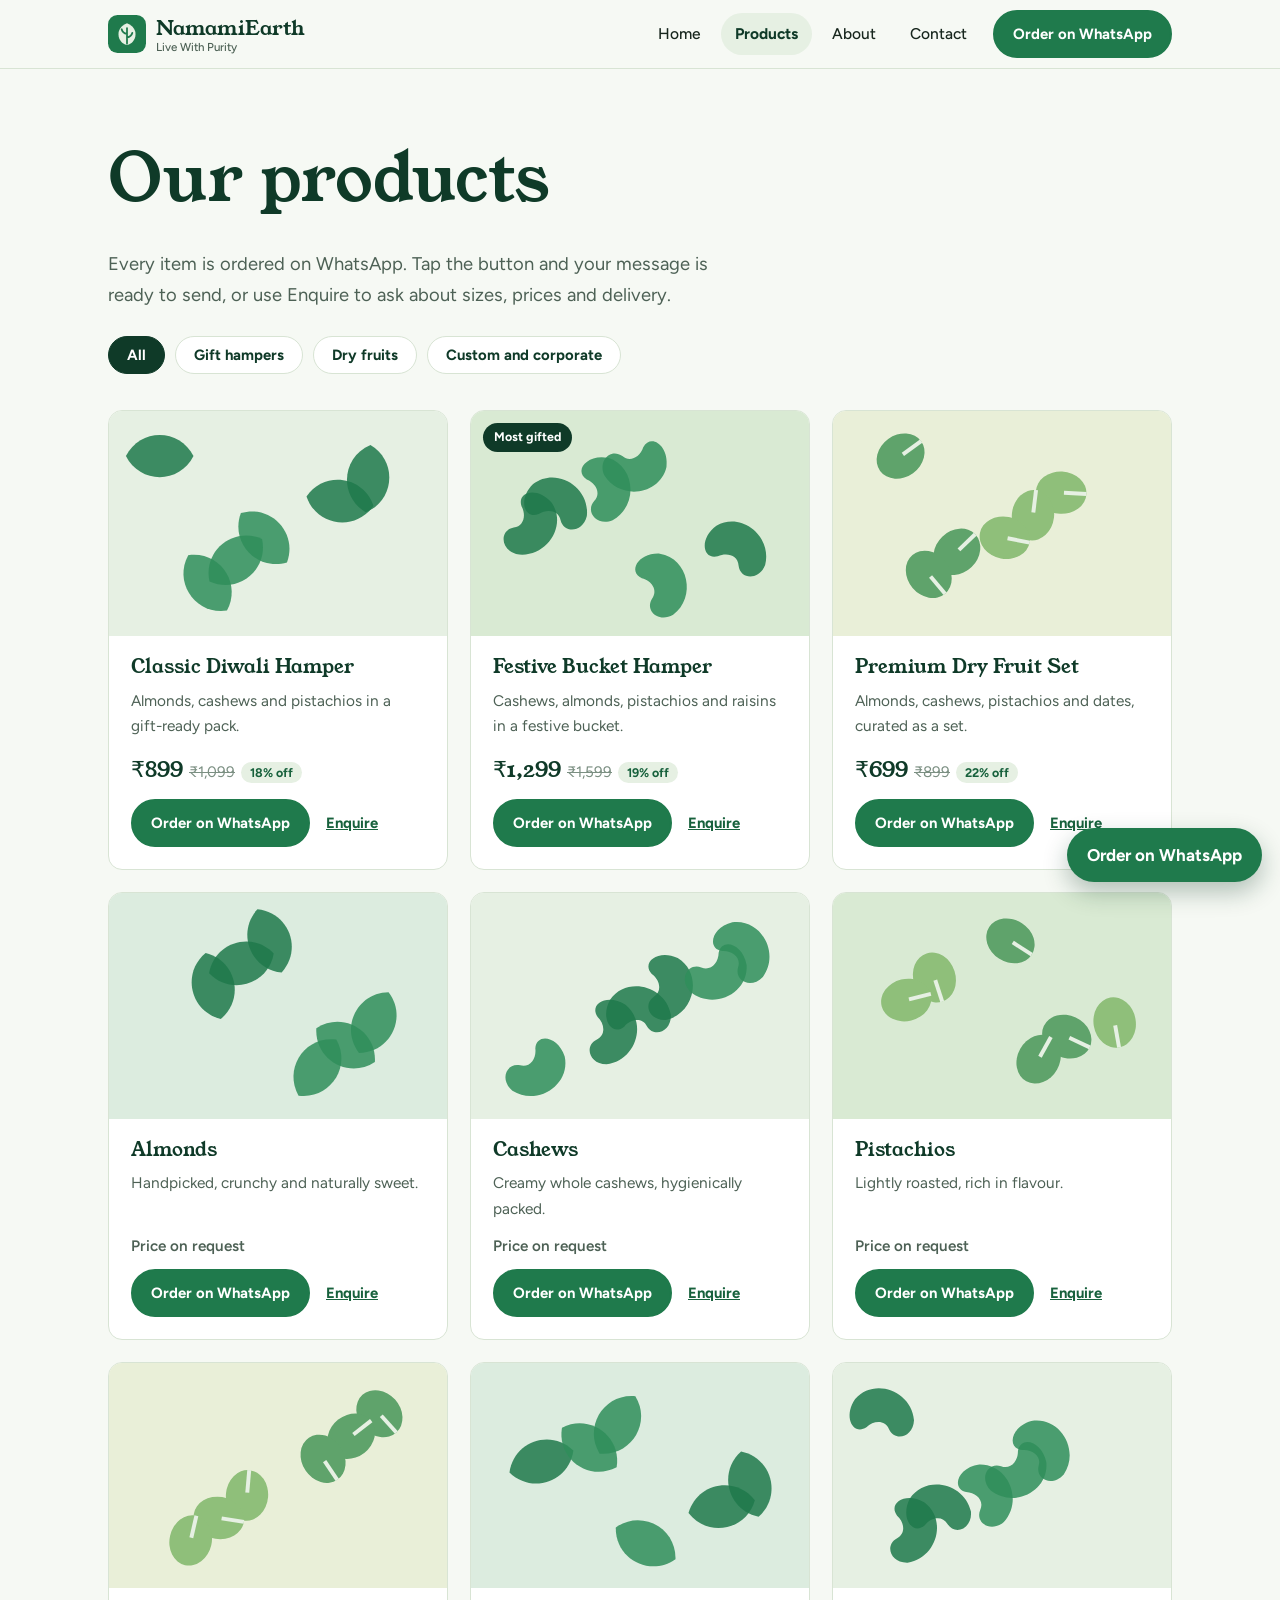
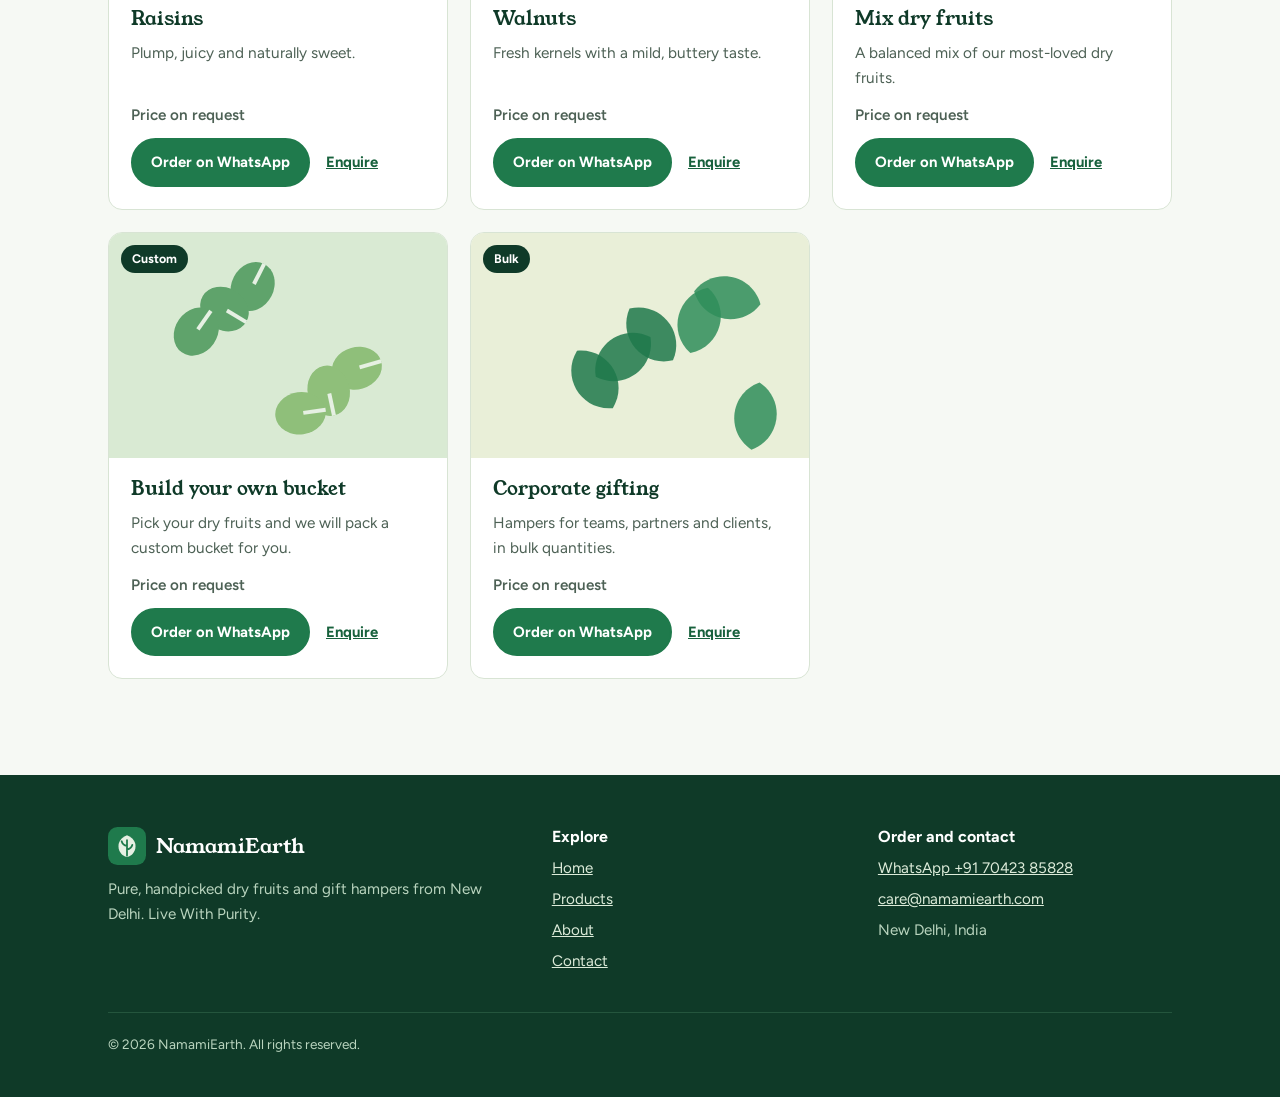
==== products.html @ ba0a6b97 "Add files via upload" ====
<!DOCTYPE html>
<html lang="en">
<head>
<meta charset="utf-8"><meta name="viewport" content="width=device-width, initial-scale=1">
<title>Products | NamamiEarth Dry Fruits and Gift Hampers</title>
<meta name="description" content="Browse NamamiEarth gift hampers, almonds, cashews, pistachios, raisins, walnuts and custom buckets. Order or enquire on WhatsApp.">
<link rel="canonical" href="https://namamiearth.com/products.html">
<link rel="icon" type="image/svg+xml" href="assets/images/favicon.svg">
<meta name="theme-color" content="#0f3a28">
<meta property="og:type" content="website"><meta property="og:site_name" content="NamamiEarth"><meta property="og:title" content="Products | NamamiEarth"><meta property="og:url" content="https://namamiearth.com/products.html">
<link rel="preconnect" href="https://fonts.googleapis.com"><link rel="preconnect" href="https://fonts.gstatic.com" crossorigin><link href="https://fonts.googleapis.com/css2?family=Figtree:wght@400;500;700&family=Young+Serif&display=swap" rel="stylesheet">
<link rel="stylesheet" href="styles.css">
</head>
<body>
<a class="skip" href="#main">Skip to content</a>
<header class="hdr"><div class="wrap"><a class="brand" href="index.html" aria-label="NamamiEarth home"><img src="assets/images/logo.svg" alt="" width="38" height="38"><span>NamamiEarth<small>Live With Purity</small></span></a>
<button class="menu" aria-label="Menu" aria-controls="nav" aria-expanded="false"><span></span></button>
<nav id="nav" aria-label="Main"><a href="index.html">Home</a><a href="products.html" aria-current="page">Products</a><a href="index.html#about">About</a><a href="index.html#contact">Contact</a><a class="btn sm" href="https://wa.me/917042385828?text=Hi%20NamamiEarth%2C%20I%27d%20like%20to%20place%20an%20order." target="_blank" rel="noopener">Order on WhatsApp</a></nav></div></header>
<main id="main">
<div class="phead"><div class="wrap"><h1>Our products</h1><p class="lead">Every item is ordered on WhatsApp. Tap the button and your message is ready to send, or use Enquire to ask about sizes, prices and delivery.</p>
<div class="chips" role="group" aria-label="Filter products"><button class="chip" data-filter="all" aria-pressed="true">All</button><button class="chip" data-filter="hamper" aria-pressed="false">Gift hampers</button><button class="chip" data-filter="fruit" aria-pressed="false">Dry fruits</button><button class="chip" data-filter="custom" aria-pressed="false">Custom and corporate</button></div></div></div>
<section class="pgrid"><div class="wrap"><div class="grid" id="catalogue" aria-live="polite"></div>
<noscript><p>Please enable JavaScript to see the catalogue, or <a href="https://wa.me/917042385828?text=Hi%20NamamiEarth%2C%20please%20share%20your%20product%20list.">message us on WhatsApp</a>.</p></noscript></div></section>
</main>
<footer><div class="wrap"><div><a class="brand" href="index.html"><img src="assets/images/logo.svg" alt="" width="38" height="38"><span>NamamiEarth</span></a><p>Pure, handpicked dry fruits and gift hampers from New Delhi. Live With Purity.</p></div><div><h3>Explore</h3><a href="index.html">Home</a><a href="products.html">Products</a><a href="index.html#about">About</a><a href="index.html#contact">Contact</a></div><div><h3>Order and contact</h3><a href="https://wa.me/917042385828?text=Hi%20NamamiEarth%2C%20I%20have%20a%20question." target="_blank" rel="noopener">WhatsApp +91 70423 85828</a><a href="mailto:care@namamiearth.com">care@namamiearth.com</a><span>New Delhi, India</span></div><p class="legal">&copy; <span id="year">2026</span> NamamiEarth. All rights reserved.</p></div></footer><a class="float" href="https://wa.me/917042385828?text=Hi%20NamamiEarth%2C%20I%27d%20like%20to%20place%20an%20order." target="_blank" rel="noopener">Order on WhatsApp</a>
<script src="script.js"></script>
</body></html>
---- styles.css ----
/* NamamiEarth: tokens */
:root{--bg:#f6f9f4;--surface:#fff;--mint:#e6f0e3;--mint2:#cfe3ca;--forest:#0f3a28;--green:#1f7a4c;--green-d:#17613c;--ink:#17261d;--muted:#4d6155;--line:#d8e4d4;--frame:1160px;--pad:clamp(20px,5vw,48px);--r:14px;
--display:"Young Serif",Georgia,"Times New Roman",serif;--body:"Figtree",system-ui,-apple-system,"Segoe UI",Roboto,Arial,sans-serif}
*{box-sizing:border-box}html{scroll-behavior:smooth}
body{margin:0;background:var(--bg);color:var(--ink);font:17px/1.65 var(--body);-webkit-font-smoothing:antialiased}
img,svg{max-width:100%;display:block}a{color:var(--green-d)}
h1,h2,h3{font-family:var(--display);font-weight:400;line-height:1.15;margin:0 0 .5em;color:var(--forest)}
h1{font-size:clamp(2.4rem,6vw,4.1rem)}h2{font-size:clamp(1.8rem,3.6vw,2.6rem)}h3{font-size:1.2rem}
p{margin:0 0 1em}.lead{font-size:1.15rem;color:var(--muted);max-width:52ch}
.wrap{max-width:var(--frame);margin:0 auto;padding:0 var(--pad)}
section{padding:clamp(52px,8vw,96px) 0}
.skip{position:absolute;left:-999px;top:8px;background:var(--forest);color:#fff;padding:8px 14px;border-radius:8px;z-index:99}.skip:focus{left:8px}
:focus-visible{outline:3px solid var(--green);outline-offset:3px}
/* header */
.hdr{position:sticky;top:0;z-index:20;background:rgba(246,249,244,.94);backdrop-filter:blur(8px);border-bottom:1px solid var(--line)}
.hdr .wrap{display:flex;align-items:center;gap:20px;height:68px}
.brand{display:flex;align-items:center;gap:10px;text-decoration:none;color:var(--forest);font:1.25rem var(--display)}
.brand img{width:38px;height:38px}
.brand small{display:block;font:500 .72rem var(--body);color:var(--muted);margin-top:-2px}
nav{margin-left:auto;display:flex;align-items:center;gap:6px}
nav a{padding:8px 14px;border-radius:999px;text-decoration:none;color:var(--ink);font-weight:500;font-size:.97rem}
nav a:hover{background:var(--mint)}nav a[aria-current=page]{background:var(--mint);color:var(--forest);font-weight:700}
nav a.btn{color:#fff;margin-left:6px}nav a.btn:hover{background:var(--green-d)}
.menu{display:none;margin-left:auto;background:none;border:1px solid var(--line);border-radius:10px;width:44px;height:44px;cursor:pointer}
.menu span,.menu span::before,.menu span::after{display:block;width:20px;height:2px;background:var(--forest);margin:auto;position:relative;content:""}
.menu span::before{position:absolute;top:-6px}.menu span::after{position:absolute;top:6px}
/* buttons */
.btn{display:inline-block;background:var(--green);color:#fff;padding:13px 24px;border-radius:999px;font-weight:700;text-decoration:none;border:2px solid var(--green);transition:background .2s}
.btn:hover{background:var(--green-d);border-color:var(--green-d)}
.btn.alt{background:transparent;color:var(--forest);border-color:var(--forest)}.btn.alt:hover{background:var(--forest);color:#fff}
.btn.light{background:#fff;color:var(--forest);border-color:#fff}.btn.light:hover{background:var(--mint)}
.btn.sm{padding:10px 18px;font-size:.93rem}
.row{display:flex;flex-wrap:wrap;gap:12px;align-items:center}
/* hero */
.hero{padding:clamp(40px,7vw,88px) 0 clamp(48px,7vw,80px)}
.hero .wrap{display:grid;grid-template-columns:1.1fr .9fr;gap:clamp(24px,5vw,64px);align-items:center}
.hero h1{margin-bottom:.4em}.hero .row{margin-top:28px}
.hero-art{background:var(--mint);border-radius:28px 120px 28px 28px;aspect-ratio:1/1;padding:8%;position:relative}
.hero-art svg{width:100%;height:100%}
.hero-art .note{position:absolute;left:-14px;bottom:8%;background:var(--forest);color:#fff;padding:12px 18px;border-radius:14px;font-size:.9rem;line-height:1.4;box-shadow:0 10px 24px rgba(15,58,40,.2)}
.hero-art .note b{display:block;font:1.3rem var(--display);font-weight:400}
/* band */
.band{background:var(--forest);color:#e8f3e6;padding:26px 0}
.band .wrap{display:grid;grid-template-columns:repeat(4,1fr);gap:20px}
.band strong{display:block;color:#fff;font-size:1rem}.band span{font-size:.9rem;color:#b9d4be}
/* heads + grids */
.head{display:flex;justify-content:space-between;align-items:end;gap:20px;flex-wrap:wrap;margin-bottom:32px}.head p{margin:0;color:var(--muted);max-width:46ch}
.grid{display:grid;grid-template-columns:repeat(3,1fr);gap:22px}
.card{background:var(--surface);border:1px solid var(--line);border-radius:var(--r);overflow:hidden;display:flex;flex-direction:column;transition:border-color .2s,transform .2s}
.card:hover{border-color:var(--green);transform:translateY(-3px)}
.tile{position:relative;aspect-ratio:3/2;background:var(--mint)}.tile svg{width:100%;height:100%}
.tone-b{background:#d9ead3}.tone-c{background:#e9efd8}.tone-d{background:#dcecdf}
.badge{position:absolute;top:12px;left:12px;background:var(--forest);color:#fff;font-size:.78rem;font-weight:700;padding:4px 11px;border-radius:999px}
.body{padding:20px 22px 22px;display:flex;flex-direction:column;flex:1}.body p{color:var(--muted);font-size:.96rem;flex:1}
.price{font:1.35rem var(--display);color:var(--forest);margin-bottom:14px}.price s{font:.95rem var(--body);color:#7b8f82;margin-left:6px}
.price .off{font:700 .78rem var(--body);background:var(--mint);color:var(--green-d);padding:3px 9px;border-radius:999px;margin-left:6px}
.price.ask{font:600 .95rem var(--body);color:var(--muted)}
.acts{display:flex;align-items:center;gap:16px;flex-wrap:wrap}.acts .link{font-weight:700;font-size:.93rem}
/* categories */
.cats{display:grid;grid-template-columns:repeat(6,1fr);gap:12px}
.cats a{background:var(--surface);border:1px solid var(--line);border-radius:var(--r);padding:20px 10px;text-align:center;text-decoration:none;font-weight:700;color:var(--forest);transition:background .2s}
.cats a:hover{background:var(--mint)}
/* why */
.why{background:var(--surface);border-block:1px solid var(--line)}
.why .wrap{display:grid;grid-template-columns:.9fr 1.1fr;gap:clamp(24px,6vw,72px)}
.why dl{margin:0;display:grid;gap:0}.why dt{font:1.15rem var(--display);color:var(--forest);padding-top:20px;border-top:1px solid var(--line)}
.why dd{margin:4px 0 20px;color:var(--muted)}.why dt:first-child{border:0;padding-top:0}
/* gifting */
.gift{background:var(--forest);color:#dcebd9;border-radius:28px;padding:clamp(28px,5vw,56px);display:grid;grid-template-columns:1.3fr 1fr;gap:28px;align-items:center}
.gift h2{color:#fff}.gift p{color:#c4dcc6}
/* quote */
.quote{max-width:760px;margin:auto;text-align:center}.quote blockquote{font:clamp(1.3rem,2.6vw,1.8rem)/1.45 var(--display);color:var(--forest);margin:0 0 14px}.quote cite{color:var(--muted);font-style:normal}
/* about + contact */
.two{display:grid;grid-template-columns:1fr 1fr;gap:clamp(24px,6vw,72px);align-items:start}
.facts{list-style:none;margin:0;padding:0;display:grid;gap:10px}.facts li{background:var(--mint);border-radius:var(--r);padding:14px 18px;font-weight:500}
form{background:var(--surface);border:1px solid var(--line);border-radius:var(--r);padding:26px;display:grid;gap:14px}
label{font-weight:700;font-size:.93rem;display:grid;gap:6px}
input,select,textarea{font:inherit;padding:12px 14px;border:1px solid #bcd0b8;border-radius:10px;background:#fff;color:var(--ink)}
textarea{min-height:110px;resize:vertical}.hint{font-size:.88rem;color:var(--muted);margin:0}.err{color:#a3281f;font-size:.9rem;min-height:1.2em;margin:0}
/* products page */
.phead{padding:clamp(40px,6vw,72px) 0 8px}.chips{display:flex;flex-wrap:wrap;gap:10px;margin:26px 0 0}
.chip{border:1px solid var(--line);background:var(--surface);color:var(--forest);padding:9px 18px;border-radius:999px;font:700 .93rem var(--body);cursor:pointer}
.chip[aria-pressed=true]{background:var(--forest);color:#fff;border-color:var(--forest)}
.pgrid{padding-top:28px}
/* footer */
footer{background:var(--forest);color:#b9d4be;padding:52px 0 28px;font-size:.95rem}
footer .wrap{display:grid;grid-template-columns:1.4fr 1fr 1fr;gap:32px}
footer h3{color:#fff;font:700 1rem var(--body);margin-bottom:10px}footer a{color:#dcebd9;display:block;margin-bottom:6px}
footer .brand{color:#fff;margin-bottom:12px}footer .legal{grid-column:1/-1;border-top:1px solid #24553d;padding-top:20px;font-size:.85rem}
.float{position:fixed;right:18px;bottom:18px;z-index:30;background:#1f7a4c;color:#fff;border-radius:999px;padding:13px 20px;font-weight:700;text-decoration:none;box-shadow:0 10px 24px rgba(15,58,40,.3)}
@media(max-width:980px){.grid{grid-template-columns:repeat(2,1fr)}.cats{grid-template-columns:repeat(3,1fr)}.band .wrap{grid-template-columns:repeat(2,1fr)}}
@media(max-width:820px){.menu{display:block}nav{display:none;position:absolute;top:68px;left:0;right:0;background:var(--bg);border-bottom:1px solid var(--line);flex-direction:column;align-items:stretch;padding:12px var(--pad) 18px}nav.open{display:flex}nav a.btn{margin:6px 0 0;text-align:center}
.hero .wrap,.why .wrap,.two,.gift,footer .wrap{grid-template-columns:1fr}.hero-art{max-width:420px;border-radius:28px 90px 28px 28px}.hero-art .note{left:8px}}
@media(max-width:560px){.grid{grid-template-columns:1fr}.cats{grid-template-columns:repeat(2,1fr)}.float{left:18px;right:18px;text-align:center}}
@media(prefers-reduced-motion:reduce){*{transition:none!important;scroll-behavior:auto!important}.card:hover{transform:none}}
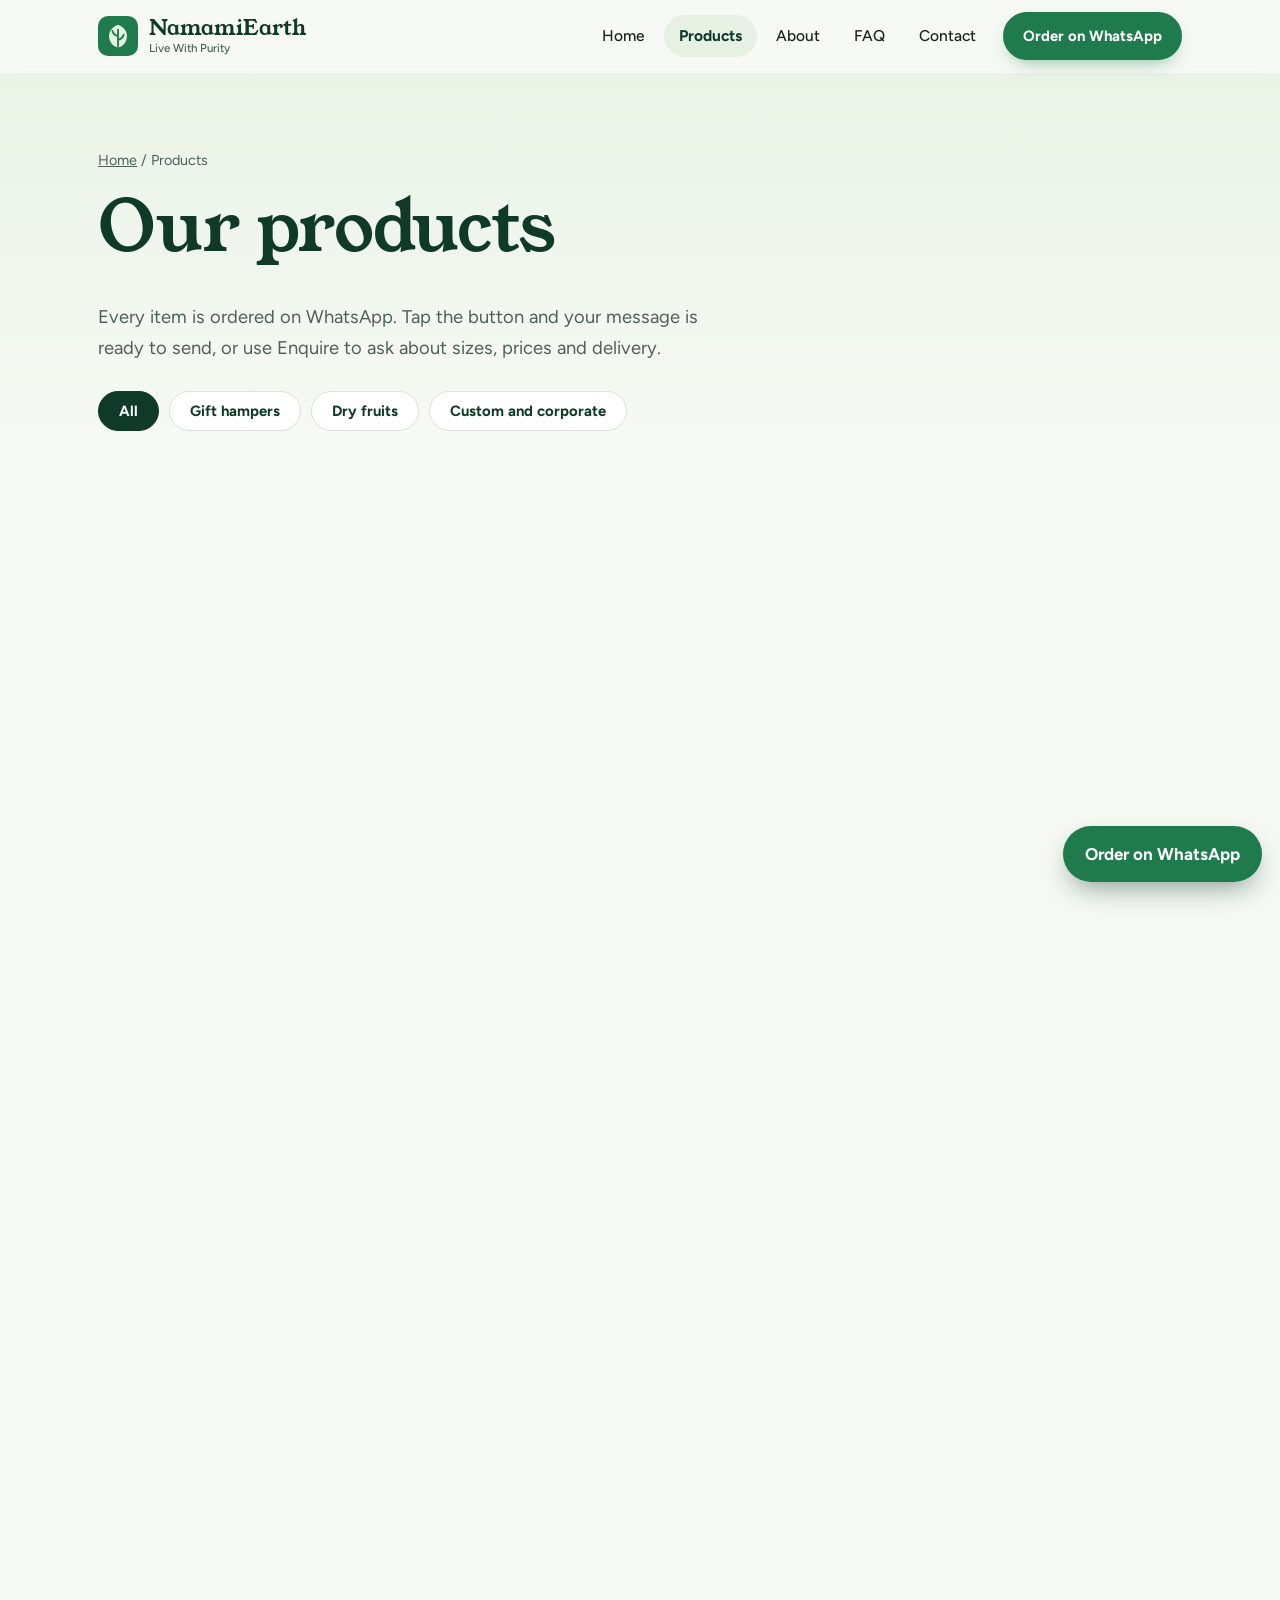
==== commit 07f1ea97: "Add files via upload" ====
--- a/products.html
+++ b/products.html
@@ -1,27 +1,53 @@
 <!DOCTYPE html>
-<html lang="en">
+<html lang="en-IN">
 <head>
-<meta charset="utf-8"><meta name="viewport" content="width=device-width, initial-scale=1">
-<title>Products | NamamiEarth Dry Fruits and Gift Hampers</title>
-<meta name="description" content="Browse NamamiEarth gift hampers, almonds, cashews, pistachios, raisins, walnuts and custom buckets. Order or enquire on WhatsApp.">
+<meta charset="utf-8">
+<meta name="viewport" content="width=device-width, initial-scale=1">
+<title>Dry Fruit Gift Hampers & Loose Dry Fruits | NamamiEarth</title>
+<meta name="description" content="Shop Classic, Festive and Premium dry fruit hampers plus almonds, cashews, pistachios, raisins and walnuts. Order or enquire on WhatsApp.">
 <link rel="canonical" href="https://namamiearth.com/products.html">
-<link rel="icon" type="image/svg+xml" href="assets/images/favicon.svg">
-<meta name="theme-color" content="#0f3a28">
-<meta property="og:type" content="website"><meta property="og:site_name" content="NamamiEarth"><meta property="og:title" content="Products | NamamiEarth"><meta property="og:url" content="https://namamiearth.com/products.html">
-<link rel="preconnect" href="https://fonts.googleapis.com"><link rel="preconnect" href="https://fonts.gstatic.com" crossorigin><link href="https://fonts.googleapis.com/css2?family=Figtree:wght@400;500;700&family=Young+Serif&display=swap" rel="stylesheet">
-<link rel="stylesheet" href="styles.css">
+<link rel="alternate" hreflang="en-IN" href="https://namamiearth.com/products.html"><link rel="alternate" hreflang="x-default" href="https://namamiearth.com/products.html">
+<meta name="robots" content="index, follow, max-image-preview:large"><meta name="author" content="NamamiEarth"><meta name="publisher" content="NamamiEarth">
+<meta name="theme-color" content="#0f3a28"><meta name="color-scheme" content="light">
+<meta property="og:type" content="website"><meta property="og:site_name" content="NamamiEarth"><meta property="og:locale" content="en_IN">
+<meta property="og:title" content="Dry Fruit Gift Hampers & Loose Dry Fruits | NamamiEarth"><meta property="og:description" content="Shop Classic, Festive and Premium dry fruit hampers plus almonds, cashews, pistachios, raisins and walnuts. Order or enquire on WhatsApp."><meta property="og:url" content="https://namamiearth.com/products.html">
+<meta property="og:image" content="https://namamiearth.com/assets/images/og-image.png"><meta property="og:image:width" content="1200"><meta property="og:image:height" content="630"><meta property="og:image:alt" content="NamamiEarth: pure, handpicked dry fruits and gift hampers">
+<meta name="twitter:card" content="summary_large_image"><meta name="twitter:title" content="Dry Fruit Gift Hampers & Loose Dry Fruits | NamamiEarth"><meta name="twitter:description" content="Shop Classic, Festive and Premium dry fruit hampers plus almonds, cashews, pistachios, raisins and walnuts. Order or enquire on WhatsApp."><meta name="twitter:image" content="https://namamiearth.com/assets/images/og-image.png"><meta name="twitter:image:alt" content="NamamiEarth: pure, handpicked dry fruits and gift hampers">
+<link rel="icon" type="image/svg+xml" href="./assets/images/favicon.svg"><link rel="apple-touch-icon" href="./assets/images/apple-touch-icon.png"><link rel="manifest" href="./manifest.webmanifest">
+<link rel="preload" href="./assets/fonts/young-serif-latin-400-normal.woff2" as="font" type="font/woff2" crossorigin>
+<link rel="preload" href="./assets/fonts/figtree-latin-400-normal.woff2" as="font" type="font/woff2" crossorigin>
+<link rel="stylesheet" href="./styles.css">
+<script type="application/ld+json">{"@context":"https://schema.org","@graph":[{"@type":"Organization","@id":"https://namamiearth.com/#organization","name":"NamamiEarth","alternateName":"Namami Earth","url":"https://namamiearth.com/","logo":{"@type":"ImageObject","url":"https://namamiearth.com/assets/images/icon-512.png","width":512,"height":512},"image":"https://namamiearth.com/assets/images/og-image.png","slogan":"Live With Purity","description":"NamamiEarth sells pure, handpicked dry fruits and gift-ready hampers from New Delhi, with ordering and enquiries on WhatsApp.","email":"sales@namamiearth.com","telephone":"+918295950901","address":{"@type":"PostalAddress","addressLocality":"New Delhi","addressCountry":"IN"},"contactPoint":[{"@type":"ContactPoint","contactType":"sales","telephone":"+918295950901","email":"sales@namamiearth.com","areaServed":"IN","availableLanguage":["English","Hindi"]}],"knowsAbout":["Dry fruits","Almonds","Cashews","Pistachios","Diwali gift hampers","Corporate gifting"]},{"@type":"WebSite","@id":"https://namamiearth.com/#website","url":"https://namamiearth.com/","name":"NamamiEarth","inLanguage":"en-IN","publisher":{"@id":"https://namamiearth.com/#organization"}},{"@type":"BreadcrumbList","itemListElement":[{"@type":"ListItem","position":1,"name":"Home","item":"https://namamiearth.com/"},{"@type":"ListItem","position":2,"name":"Products","item":"https://namamiearth.com/products.html"}]},{"@type":"CollectionPage","@id":"https://namamiearth.com/products.html#page","url":"https://namamiearth.com/products.html","name":"NamamiEarth products","isPartOf":{"@id":"https://namamiearth.com/#website"},"mainEntity":{"@type":"ItemList","itemListElement":[{"@type":"ListItem","position":1,"item":{"@type":"Product","name":"Classic Diwali Hamper","description":"Almonds, cashews and pistachios in a gift-ready pack.","brand":{"@type":"Brand","name":"NamamiEarth"},"category":"Gift hampers","url":"https://namamiearth.com/products.html#hamper","offers":{"@type":"Offer","price":"899","priceCurrency":"INR","availability":"https://schema.org/InStock","url":"https://namamiearth.com/products.html#hamper","seller":{"@id":"https://namamiearth.com/#organization"}}}},{"@type":"ListItem","position":2,"item":{"@type":"Product","name":"Festive Bucket Hamper","description":"Cashews, almonds, pistachios and raisins in a festive bucket.","brand":{"@type":"Brand","name":"NamamiEarth"},"category":"Gift hampers","url":"https://namamiearth.com/products.html#hamper","offers":{"@type":"Offer","price":"1299","priceCurrency":"INR","availability":"https://schema.org/InStock","url":"https://namamiearth.com/products.html#hamper","seller":{"@id":"https://namamiearth.com/#organization"}}}},{"@type":"ListItem","position":3,"item":{"@type":"Product","name":"Premium Dry Fruit Set","description":"Almonds, cashews, pistachios and dates, curated as a set.","brand":{"@type":"Brand","name":"NamamiEarth"},"category":"Gift hampers","url":"https://namamiearth.com/products.html#hamper","offers":{"@type":"Offer","price":"699","priceCurrency":"INR","availability":"https://schema.org/InStock","url":"https://namamiearth.com/products.html#hamper","seller":{"@id":"https://namamiearth.com/#organization"}}}},{"@type":"ListItem","position":4,"item":{"@type":"Product","name":"Almonds","description":"Handpicked, crunchy and naturally sweet.","brand":{"@type":"Brand","name":"NamamiEarth"},"category":"Dry fruits","url":"https://namamiearth.com/products.html#fruit"}},{"@type":"ListItem","position":5,"item":{"@type":"Product","name":"Cashews","description":"Creamy whole cashews, hygienically packed.","brand":{"@type":"Brand","name":"NamamiEarth"},"category":"Dry fruits","url":"https://namamiearth.com/products.html#fruit"}},{"@type":"ListItem","position":6,"item":{"@type":"Product","name":"Pistachios","description":"Lightly roasted, rich in flavour.","brand":{"@type":"Brand","name":"NamamiEarth"},"category":"Dry fruits","url":"https://namamiearth.com/products.html#fruit"}},{"@type":"ListItem","position":7,"item":{"@type":"Product","name":"Raisins","description":"Plump, juicy and naturally sweet.","brand":{"@type":"Brand","name":"NamamiEarth"},"category":"Dry fruits","url":"https://namamiearth.com/products.html#fruit"}},{"@type":"ListItem","position":8,"item":{"@type":"Product","name":"Walnuts","description":"Fresh kernels with a mild, buttery taste.","brand":{"@type":"Brand","name":"NamamiEarth"},"category":"Dry fruits","url":"https://namamiearth.com/products.html#fruit"}},{"@type":"ListItem","position":9,"item":{"@type":"Product","name":"Mix dry fruits","description":"A balanced mix of our most-loved dry fruits.","brand":{"@type":"Brand","name":"NamamiEarth"},"category":"Dry fruits","url":"https://namamiearth.com/products.html#fruit"}},{"@type":"ListItem","position":10,"item":{"@type":"Product","name":"Build your own bucket","description":"Pick your dry fruits and we will pack a custom bucket for you.","brand":{"@type":"Brand","name":"NamamiEarth"},"category":"Custom and corporate gifting","url":"https://namamiearth.com/products.html#custom"}},{"@type":"ListItem","position":11,"item":{"@type":"Product","name":"Corporate gifting","description":"Hampers for teams, partners and clients, in bulk quantities.","brand":{"@type":"Brand","name":"NamamiEarth"},"category":"Custom and corporate gifting","url":"https://namamiearth.com/products.html#custom"}}]}}]}</script>
 </head>
 <body>
 <a class="skip" href="#main">Skip to content</a>
-<header class="hdr"><div class="wrap"><a class="brand" href="index.html" aria-label="NamamiEarth home"><img src="assets/images/logo.svg" alt="" width="38" height="38"><span>NamamiEarth<small>Live With Purity</small></span></a>
+<svg class="defs" aria-hidden="true" focusable="false"><defs>
+<linearGradient id="gA" x1="0" y1="0" x2="1" y2="1"><stop offset="0" stop-color="#e2b982"/><stop offset="1" stop-color="#b9833f"/></linearGradient>
+<linearGradient id="gC" x1="0" y1="0" x2="1" y2="1"><stop offset="0" stop-color="#f4dfaf"/><stop offset="1" stop-color="#d9b46a"/></linearGradient>
+<linearGradient id="gW" x1="0" y1="0" x2="1" y2="1"><stop offset="0" stop-color="#c79a63"/><stop offset="1" stop-color="#8f6538"/></linearGradient>
+<g id="almond"><path d="M20 3C30 10 34 21 28.5 31C25 37 15 37 11.5 31C6 21 10 10 20 3Z" fill="url(#gA)"/><path d="M20 8C19 16 19 25 20 33" stroke="#8c5e2a" stroke-opacity=".35" stroke-width="1.3" fill="none"/><path d="M14 14C15 11 17 9 19 8" stroke="#fff" stroke-opacity=".5" stroke-width="1.6" stroke-linecap="round" fill="none"/></g>
+<g id="cashew"><path d="M7 17C9 7 24 4 31 12C35 17 33 27 26 31C23 33 19 31 21 27C22 24 19 22 16 24C11 27 5 23 7 17Z" fill="url(#gC)"/><path d="M12 13C16 9 23 9 27 13" stroke="#fff" stroke-opacity=".55" stroke-width="1.6" stroke-linecap="round" fill="none"/></g>
+<g id="pista"><ellipse cx="20" cy="20" rx="11" ry="15" fill="#dccda4"/><path d="M20 5C13 9 11 20 14 29C16 33 24 33 26 29C29 20 27 9 20 5Z" fill="#8fbf6a"/><path d="M20 5V35" stroke="#cdbb86" stroke-width="1.4"/><path d="M15 14C16 11 18 9 19 8" stroke="#fff" stroke-opacity=".5" stroke-width="1.5" stroke-linecap="round" fill="none"/></g>
+<g id="raisin"><ellipse cx="20" cy="20" rx="13" ry="9.5" fill="#5a3548"/><path d="M10 18C14 15 19 17 22 14M15 24C19 22 24 24 29 20" stroke="#7d4f66" stroke-width="1.3" fill="none" stroke-linecap="round"/><ellipse cx="15" cy="16" rx="4" ry="2" fill="#fff" opacity=".18"/></g>
+<g id="walnut"><path d="M20 4C29 4 36 11 36 20C36 29 29 36 20 36C11 36 4 29 4 20C4 11 11 4 20 4Z" fill="url(#gW)"/><path d="M20 5C15 13 25 20 20 35M10 12C15 14 14 20 10 23M30 12C25 14 26 20 30 23" stroke="#6f4a24" stroke-opacity=".6" stroke-width="1.5" fill="none" stroke-linecap="round"/></g>
+<g id="date"><ellipse cx="20" cy="20" rx="14" ry="8.5" fill="#6b3d22"/><ellipse cx="15" cy="17" rx="6" ry="2.2" fill="#fff" opacity=".2"/><path d="M8 21C14 24 26 24 32 20" stroke="#4d2a15" stroke-width="1.2" fill="none"/></g>
+<g id="leaf"><path d="M0 0C12 -22 40 -26 56 -14C48 8 18 20 0 0Z" fill="#2f8f5b"/><path d="M2 0C20 -6 36 -10 52 -14" stroke="#e6f0e3" stroke-opacity=".7" stroke-width="1.6" fill="none"/></g>
+</defs></svg><header class="hdr"><div class="wrap"><a class="brand" href="./index.html" aria-label="NamamiEarth home"><img src="./assets/images/logo.svg" alt="NamamiEarth logo" width="40" height="40"><span>NamamiEarth<small>Live With Purity</small></span></a>
 <button class="menu" aria-label="Menu" aria-controls="nav" aria-expanded="false"><span></span></button>
-<nav id="nav" aria-label="Main"><a href="index.html">Home</a><a href="products.html" aria-current="page">Products</a><a href="index.html#about">About</a><a href="index.html#contact">Contact</a><a class="btn sm" href="https://wa.me/917042385828?text=Hi%20NamamiEarth%2C%20I%27d%20like%20to%20place%20an%20order." target="_blank" rel="noopener">Order on WhatsApp</a></nav></div></header>
+<nav id="nav" aria-label="Main"><a href="./index.html">Home</a><a href="./products.html" aria-current="page">Products</a><a href="./index.html#about">About</a><a href="./index.html#faq">FAQ</a><a href="./index.html#contact">Contact</a><a class="btn sm" href="https://wa.me/918295950901?text=Hi%20NamamiEarth%2C%20I%27d%20like%20to%20place%20an%20order." target="_blank" rel="noopener">Order on WhatsApp</a></nav></div></header>
 <main id="main">
-<div class="phead"><div class="wrap"><h1>Our products</h1><p class="lead">Every item is ordered on WhatsApp. Tap the button and your message is ready to send, or use Enquire to ask about sizes, prices and delivery.</p>
+<div class="phead"><div class="wrap"><p class="crumbs"><a href="./index.html">Home</a> / Products</p><h1>Our products</h1><p class="lead">Every item is ordered on WhatsApp. Tap the button and your message is ready to send, or use Enquire to ask about sizes, prices and delivery.</p>
 <div class="chips" role="group" aria-label="Filter products"><button class="chip" data-filter="all" aria-pressed="true">All</button><button class="chip" data-filter="hamper" aria-pressed="false">Gift hampers</button><button class="chip" data-filter="fruit" aria-pressed="false">Dry fruits</button><button class="chip" data-filter="custom" aria-pressed="false">Custom and corporate</button></div></div></div>
-<section class="pgrid"><div class="wrap"><div class="grid" id="catalogue" aria-live="polite"></div>
-<noscript><p>Please enable JavaScript to see the catalogue, or <a href="https://wa.me/917042385828?text=Hi%20NamamiEarth%2C%20please%20share%20your%20product%20list.">message us on WhatsApp</a>.</p></noscript></div></section>
+<section class="pgrid"><div class="wrap"><div class="grid" id="catalogue"><article class="card" data-cat="hamper"><div class="tile tone-a"><svg viewBox="0 0 120 80" aria-hidden="true"><circle cx="60" cy="42" r="35" fill="#fff" opacity=".5"/><use href="#pista" transform="translate(72.1 60.7) rotate(344) scale(0.68) translate(-20 -20)"/><use href="#cashew" transform="translate(65.5 22.5) rotate(291) scale(0.62) translate(-20 -20)"/><use href="#almond" transform="translate(41.8 52.4) rotate(238) scale(0.56) translate(-20 -20)"/><use href="#pista" transform="translate(79.9 44.6) rotate(185) scale(0.68) translate(-20 -20)"/><use href="#cashew" transform="translate(48.5 29.9) rotate(132) scale(0.62) translate(-20 -20)"/><use href="#almond" transform="translate(59.0 55.6) rotate(79) scale(0.56) translate(-20 -20)"/><use href="#pista" transform="translate(69.8 34.0) rotate(26) scale(0.68) translate(-20 -20)"/><use href="#cashew" transform="translate(49.5 42.2) rotate(333) scale(0.62) translate(-20 -20)"/><use href="#almond" transform="translate(64.6 45.4) rotate(280) scale(0.56) translate(-20 -20)"/></svg></div><div class="body"><h3>Classic Diwali Hamper</h3><p>Almonds, cashews and pistachios in a gift-ready pack.</p><div class="price">₹899<s>₹1,099</s><span class="off">18% off</span></div><div class="acts"><a class="btn sm" href="https://wa.me/918295950901?text=Hi%20NamamiEarth%2C%20I%27d%20like%20to%20order%20the%20Classic%20Diwali%20Hamper%20%28%E2%82%B9899%29.%20Please%20share%20the%20next%20steps." target="_blank" rel="noopener" aria-label="Order Classic Diwali Hamper on WhatsApp">Order on WhatsApp</a><a class="link" href="https://wa.me/918295950901?text=Hi%20NamamiEarth%2C%20I%20have%20a%20question%20about%3A%20Classic%20Diwali%20Hamper." target="_blank" rel="noopener" aria-label="Enquire about Classic Diwali Hamper on WhatsApp">Enquire</a></div></div></article><article class="card" data-cat="hamper"><div class="tile tone-b"><svg viewBox="0 0 120 80" aria-hidden="true"><circle cx="60" cy="42" r="35" fill="#fff" opacity=".5"/><use href="#cashew" transform="translate(72.1 60.7) rotate(344) scale(0.68) translate(-20 -20)"/><use href="#raisin" transform="translate(65.5 22.5) rotate(291) scale(0.62) translate(-20 -20)"/><use href="#pista" transform="translate(41.8 52.4) rotate(238) scale(0.56) translate(-20 -20)"/><use href="#almond" transform="translate(79.9 44.6) rotate(185) scale(0.68) translate(-20 -20)"/><use href="#cashew" transform="translate(48.5 29.9) rotate(132) scale(0.62) translate(-20 -20)"/><use href="#raisin" transform="translate(59.0 55.6) rotate(79) scale(0.56) translate(-20 -20)"/><use href="#pista" transform="translate(69.8 34.0) rotate(26) scale(0.68) translate(-20 -20)"/><use href="#almond" transform="translate(49.5 42.2) rotate(333) scale(0.62) translate(-20 -20)"/><use href="#cashew" transform="translate(64.6 45.4) rotate(280) scale(0.56) translate(-20 -20)"/></svg><span class="badge">Most gifted</span></div><div class="body"><h3>Festive Bucket Hamper</h3><p>Cashews, almonds, pistachios and raisins in a festive bucket.</p><div class="price">₹1,299<s>₹1,599</s><span class="off">19% off</span></div><div class="acts"><a class="btn sm" href="https://wa.me/918295950901?text=Hi%20NamamiEarth%2C%20I%27d%20like%20to%20order%20the%20Festive%20Bucket%20Hamper%20%28%E2%82%B91%2C299%29.%20Please%20share%20the%20next%20steps." target="_blank" rel="noopener" aria-label="Order Festive Bucket Hamper on WhatsApp">Order on WhatsApp</a><a class="link" href="https://wa.me/918295950901?text=Hi%20NamamiEarth%2C%20I%20have%20a%20question%20about%3A%20Festive%20Bucket%20Hamper." target="_blank" rel="noopener" aria-label="Enquire about Festive Bucket Hamper on WhatsApp">Enquire</a></div></div></article><article class="card" data-cat="hamper"><div class="tile tone-c"><svg viewBox="0 0 120 80" aria-hidden="true"><circle cx="60" cy="42" r="35" fill="#fff" opacity=".5"/><use href="#almond" transform="translate(72.1 60.7) rotate(344) scale(0.68) translate(-20 -20)"/><use href="#date" transform="translate(65.5 22.5) rotate(291) scale(0.62) translate(-20 -20)"/><use href="#pista" transform="translate(41.8 52.4) rotate(238) scale(0.56) translate(-20 -20)"/><use href="#cashew" transform="translate(79.9 44.6) rotate(185) scale(0.68) translate(-20 -20)"/><use href="#almond" transform="translate(48.5 29.9) rotate(132) scale(0.62) translate(-20 -20)"/><use href="#date" transform="translate(59.0 55.6) rotate(79) scale(0.56) translate(-20 -20)"/><use href="#pista" transform="translate(69.8 34.0) rotate(26) scale(0.68) translate(-20 -20)"/><use href="#cashew" transform="translate(49.5 42.2) rotate(333) scale(0.62) translate(-20 -20)"/><use href="#almond" transform="translate(64.6 45.4) rotate(280) scale(0.56) translate(-20 -20)"/></svg></div><div class="body"><h3>Premium Dry Fruit Set</h3><p>Almonds, cashews, pistachios and dates, curated as a set.</p><div class="price">₹699<s>₹899</s><span class="off">22% off</span></div><div class="acts"><a class="btn sm" href="https://wa.me/918295950901?text=Hi%20NamamiEarth%2C%20I%27d%20like%20to%20order%20the%20Premium%20Dry%20Fruit%20Set%20%28%E2%82%B9699%29.%20Please%20share%20the%20next%20steps." target="_blank" rel="noopener" aria-label="Order Premium Dry Fruit Set on WhatsApp">Order on WhatsApp</a><a class="link" href="https://wa.me/918295950901?text=Hi%20NamamiEarth%2C%20I%20have%20a%20question%20about%3A%20Premium%20Dry%20Fruit%20Set." target="_blank" rel="noopener" aria-label="Enquire about Premium Dry Fruit Set on WhatsApp">Enquire</a></div></div></article><article class="card" data-cat="fruit"><div class="tile tone-d"><svg viewBox="0 0 120 80" aria-hidden="true"><circle cx="60" cy="42" r="35" fill="#fff" opacity=".5"/><use href="#almond" transform="translate(65.5 22.5) rotate(291) scale(0.62) translate(-20 -20)"/><use href="#almond" transform="translate(41.8 52.4) rotate(238) scale(0.56) translate(-20 -20)"/><use href="#almond" transform="translate(79.9 44.6) rotate(185) scale(0.68) translate(-20 -20)"/><use href="#almond" transform="translate(48.5 29.9) rotate(132) scale(0.62) translate(-20 -20)"/><use href="#almond" transform="translate(59.0 55.6) rotate(79) scale(0.56) translate(-20 -20)"/><use href="#almond" transform="translate(69.8 34.0) rotate(26) scale(0.68) translate(-20 -20)"/><use href="#almond" transform="translate(49.5 42.2) rotate(333) scale(0.62) translate(-20 -20)"/><use href="#almond" transform="translate(64.6 45.4) rotate(280) scale(0.56) translate(-20 -20)"/></svg></div><div class="body"><h3>Almonds</h3><p>Handpicked, crunchy and naturally sweet.</p><div class="price ask">Price on request</div><div class="acts"><a class="btn sm" href="https://wa.me/918295950901?text=Hi%20NamamiEarth%2C%20I%27d%20like%20to%20order%20almonds.%20Please%20share%20the%20available%20pack%20sizes%20and%20prices." target="_blank" rel="noopener" aria-label="Order Almonds on WhatsApp">Order on WhatsApp</a><a class="link" href="https://wa.me/918295950901?text=Hi%20NamamiEarth%2C%20I%20have%20a%20question%20about%3A%20Almonds." target="_blank" rel="noopener" aria-label="Enquire about Almonds on WhatsApp">Enquire</a></div></div></article><article class="card" data-cat="fruit"><div class="tile tone-a"><svg viewBox="0 0 120 80" aria-hidden="true"><circle cx="60" cy="42" r="35" fill="#fff" opacity=".5"/><use href="#cashew" transform="translate(65.5 22.5) rotate(291) scale(0.62) translate(-20 -20)"/><use href="#cashew" transform="translate(41.8 52.4) rotate(238) scale(0.56) translate(-20 -20)"/><use href="#cashew" transform="translate(79.9 44.6) rotate(185) scale(0.68) translate(-20 -20)"/><use href="#cashew" transform="translate(48.5 29.9) rotate(132) scale(0.62) translate(-20 -20)"/><use href="#cashew" transform="translate(59.0 55.6) rotate(79) scale(0.56) translate(-20 -20)"/><use href="#cashew" transform="translate(69.8 34.0) rotate(26) scale(0.68) translate(-20 -20)"/><use href="#cashew" transform="translate(49.5 42.2) rotate(333) scale(0.62) translate(-20 -20)"/><use href="#cashew" transform="translate(64.6 45.4) rotate(280) scale(0.56) translate(-20 -20)"/></svg></div><div class="body"><h3>Cashews</h3><p>Creamy whole cashews, hygienically packed.</p><div class="price ask">Price on request</div><div class="acts"><a class="btn sm" href="https://wa.me/918295950901?text=Hi%20NamamiEarth%2C%20I%27d%20like%20to%20order%20cashews.%20Please%20share%20the%20available%20pack%20sizes%20and%20prices." target="_blank" rel="noopener" aria-label="Order Cashews on WhatsApp">Order on WhatsApp</a><a class="link" href="https://wa.me/918295950901?text=Hi%20NamamiEarth%2C%20I%20have%20a%20question%20about%3A%20Cashews." target="_blank" rel="noopener" aria-label="Enquire about Cashews on WhatsApp">Enquire</a></div></div></article><article class="card" data-cat="fruit"><div class="tile tone-b"><svg viewBox="0 0 120 80" aria-hidden="true"><circle cx="60" cy="42" r="35" fill="#fff" opacity=".5"/><use href="#pista" transform="translate(57.7 61.9) rotate(51) scale(0.62) translate(-20 -20)"/><use href="#pista" transform="translate(76.3 29.5) rotate(358) scale(0.56) translate(-20 -20)"/><use href="#pista" transform="translate(39.8 41.9) rotate(305) scale(0.68) translate(-20 -20)"/><use href="#pista" transform="translate(73.3 52.6) rotate(252) scale(0.62) translate(-20 -20)"/><use href="#pista" transform="translate(58.7 28.4) rotate(199) scale(0.56) translate(-20 -20)"/><use href="#pista" transform="translate(51.6 51.1) rotate(146) scale(0.68) translate(-20 -20)"/><use href="#pista" transform="translate(70.4 40.5) rotate(93) scale(0.62) translate(-20 -20)"/><use href="#pista" transform="translate(54.9 39.2) rotate(40) scale(0.56) translate(-20 -20)"/></svg></div><div class="body"><h3>Pistachios</h3><p>Lightly roasted, rich in flavour.</p><div class="price ask">Price on request</div><div class="acts"><a class="btn sm" href="https://wa.me/918295950901?text=Hi%20NamamiEarth%2C%20I%27d%20like%20to%20order%20pistachios.%20Please%20share%20the%20available%20pack%20sizes%20and%20prices." target="_blank" rel="noopener" aria-label="Order Pistachios on WhatsApp">Order on WhatsApp</a><a class="link" href="https://wa.me/918295950901?text=Hi%20NamamiEarth%2C%20I%20have%20a%20question%20about%3A%20Pistachios." target="_blank" rel="noopener" aria-label="Enquire about Pistachios on WhatsApp">Enquire</a></div></div></article><article class="card" data-cat="fruit"><div class="tile tone-c"><svg viewBox="0 0 120 80" aria-hidden="true"><circle cx="60" cy="42" r="35" fill="#fff" opacity=".5"/><use href="#raisin" transform="translate(65.5 22.5) rotate(291) scale(0.62) translate(-20 -20)"/><use href="#raisin" transform="translate(41.8 52.4) rotate(238) scale(0.56) translate(-20 -20)"/><use href="#raisin" transform="translate(79.9 44.6) rotate(185) scale(0.68) translate(-20 -20)"/><use href="#raisin" transform="translate(48.5 29.9) rotate(132) scale(0.62) translate(-20 -20)"/><use href="#raisin" transform="translate(59.0 55.6) rotate(79) scale(0.56) translate(-20 -20)"/><use href="#raisin" transform="translate(69.8 34.0) rotate(26) scale(0.68) translate(-20 -20)"/><use href="#raisin" transform="translate(49.5 42.2) rotate(333) scale(0.62) translate(-20 -20)"/><use href="#raisin" transform="translate(64.6 45.4) rotate(280) scale(0.56) translate(-20 -20)"/></svg></div><div class="body"><h3>Raisins</h3><p>Plump, juicy and naturally sweet.</p><div class="price ask">Price on request</div><div class="acts"><a class="btn sm" href="https://wa.me/918295950901?text=Hi%20NamamiEarth%2C%20I%27d%20like%20to%20order%20raisins.%20Please%20share%20the%20available%20pack%20sizes%20and%20prices." target="_blank" rel="noopener" aria-label="Order Raisins on WhatsApp">Order on WhatsApp</a><a class="link" href="https://wa.me/918295950901?text=Hi%20NamamiEarth%2C%20I%20have%20a%20question%20about%3A%20Raisins." target="_blank" rel="noopener" aria-label="Enquire about Raisins on WhatsApp">Enquire</a></div></div></article><article class="card" data-cat="fruit"><div class="tile tone-d"><svg viewBox="0 0 120 80" aria-hidden="true"><circle cx="60" cy="42" r="35" fill="#fff" opacity=".5"/><use href="#walnut" transform="translate(65.5 22.5) rotate(291) scale(0.62) translate(-20 -20)"/><use href="#walnut" transform="translate(41.8 52.4) rotate(238) scale(0.56) translate(-20 -20)"/><use href="#walnut" transform="translate(79.9 44.6) rotate(185) scale(0.68) translate(-20 -20)"/><use href="#walnut" transform="translate(48.5 29.9) rotate(132) scale(0.62) translate(-20 -20)"/><use href="#walnut" transform="translate(59.0 55.6) rotate(79) scale(0.56) translate(-20 -20)"/><use href="#walnut" transform="translate(69.8 34.0) rotate(26) scale(0.68) translate(-20 -20)"/><use href="#walnut" transform="translate(49.5 42.2) rotate(333) scale(0.62) translate(-20 -20)"/><use href="#walnut" transform="translate(64.6 45.4) rotate(280) scale(0.56) translate(-20 -20)"/></svg></div><div class="body"><h3>Walnuts</h3><p>Fresh kernels with a mild, buttery taste.</p><div class="price ask">Price on request</div><div class="acts"><a class="btn sm" href="https://wa.me/918295950901?text=Hi%20NamamiEarth%2C%20I%27d%20like%20to%20order%20walnuts.%20Please%20share%20the%20available%20pack%20sizes%20and%20prices." target="_blank" rel="noopener" aria-label="Order Walnuts on WhatsApp">Order on WhatsApp</a><a class="link" href="https://wa.me/918295950901?text=Hi%20NamamiEarth%2C%20I%20have%20a%20question%20about%3A%20Walnuts." target="_blank" rel="noopener" aria-label="Enquire about Walnuts on WhatsApp">Enquire</a></div></div></article><article class="card" data-cat="fruit"><div class="tile tone-a"><svg viewBox="0 0 120 80" aria-hidden="true"><circle cx="60" cy="42" r="35" fill="#fff" opacity=".5"/><use href="#raisin" transform="translate(35.5 37.6) rotate(184) scale(0.68) translate(-20 -20)"/><use href="#pista" transform="translate(73.7 58.3) rotate(131) scale(0.62) translate(-20 -20)"/><use href="#cashew" transform="translate(62.6 23.5) rotate(78) scale(0.56) translate(-20 -20)"/><use href="#almond" transform="translate(44.7 53.2) rotate(25) scale(0.68) translate(-20 -20)"/><use href="#walnut" transform="translate(78.2 42.5) rotate(332) scale(0.62) translate(-20 -20)"/><use href="#raisin" transform="translate(48.5 32.4) rotate(279) scale(0.56) translate(-20 -20)"/><use href="#pista" transform="translate(60.7 53.5) rotate(226) scale(0.68) translate(-20 -20)"/><use href="#cashew" transform="translate(66.7 35.1) rotate(173) scale(0.62) translate(-20 -20)"/><use href="#almond" transform="translate(54.0 42.7) rotate(120) scale(0.56) translate(-20 -20)"/></svg></div><div class="body"><h3>Mix dry fruits</h3><p>A balanced mix of our most-loved dry fruits.</p><div class="price ask">Price on request</div><div class="acts"><a class="btn sm" href="https://wa.me/918295950901?text=Hi%20NamamiEarth%2C%20I%27d%20like%20to%20order%20mix%20dry%20fruits.%20Please%20share%20the%20available%20pack%20sizes%20and%20prices." target="_blank" rel="noopener" aria-label="Order Mix dry fruits on WhatsApp">Order on WhatsApp</a><a class="link" href="https://wa.me/918295950901?text=Hi%20NamamiEarth%2C%20I%20have%20a%20question%20about%3A%20Mix%20dry%20fruits." target="_blank" rel="noopener" aria-label="Enquire about Mix dry fruits on WhatsApp">Enquire</a></div></div></article><article class="card" data-cat="custom"><div class="tile tone-b"><svg viewBox="0 0 120 80" aria-hidden="true"><circle cx="60" cy="42" r="35" fill="#fff" opacity=".5"/><use href="#raisin" transform="translate(85.0 43.4) rotate(304) scale(0.68) translate(-20 -20)"/><use href="#pista" transform="translate(43.7 27.5) rotate(251) scale(0.62) translate(-20 -20)"/><use href="#cashew" transform="translate(60.5 60.6) rotate(198) scale(0.56) translate(-20 -20)"/><use href="#almond" transform="translate(73.3 29.1) rotate(145) scale(0.68) translate(-20 -20)"/><use href="#walnut" transform="translate(41.9 43.7) rotate(92) scale(0.62) translate(-20 -20)"/><use href="#raisin" transform="translate(73.0 50.1) rotate(39) scale(0.56) translate(-20 -20)"/><use href="#pista" transform="translate(57.4 30.7) rotate(346) scale(0.68) translate(-20 -20)"/><use href="#cashew" transform="translate(54.5 49.7) rotate(293) scale(0.62) translate(-20 -20)"/><use href="#almond" transform="translate(65.8 40.6) rotate(240) scale(0.56) translate(-20 -20)"/></svg><span class="badge">Custom</span></div><div class="body"><h3>Build your own bucket</h3><p>Pick your dry fruits and we will pack a custom bucket for you.</p><div class="price ask">Price on request</div><div class="acts"><a class="btn sm" href="https://wa.me/918295950901?text=Hi%20NamamiEarth%2C%20I%27d%20like%20to%20order%20build%20your%20own%20bucket.%20Please%20share%20the%20available%20pack%20sizes%20and%20prices." target="_blank" rel="noopener" aria-label="Order Build your own bucket on WhatsApp">Order on WhatsApp</a><a class="link" href="https://wa.me/918295950901?text=Hi%20NamamiEarth%2C%20I%20have%20a%20question%20about%3A%20Build%20your%20own%20bucket." target="_blank" rel="noopener" aria-label="Enquire about Build your own bucket on WhatsApp">Enquire</a></div></div></article><article class="card" data-cat="custom"><div class="tile tone-c"><svg viewBox="0 0 120 80" aria-hidden="true"><circle cx="60" cy="42" r="35" fill="#fff" opacity=".5"/><use href="#walnut" transform="translate(35.0 43.6) rotate(64) scale(0.68) translate(-20 -20)"/><use href="#pista" transform="translate(78.5 54.4) rotate(11) scale(0.62) translate(-20 -20)"/><use href="#cashew" transform="translate(56.5 23.6) rotate(318) scale(0.56) translate(-20 -20)"/><use href="#almond" transform="translate(49.0 56.3) rotate(265) scale(0.68) translate(-20 -20)"/><use href="#date" transform="translate(77.7 38.2) rotate(212) scale(0.62) translate(-20 -20)"/><use href="#walnut" transform="translate(45.8 35.5) rotate(159) scale(0.56) translate(-20 -20)"/><use href="#pista" transform="translate(64.5 52.9) rotate(106) scale(0.68) translate(-20 -20)"/><use href="#cashew" transform="translate(64.1 33.8) rotate(53) scale(0.62) translate(-20 -20)"/><use href="#almond" transform="translate(54.5 44.1) rotate(0) scale(0.56) translate(-20 -20)"/></svg><span class="badge">Bulk</span></div><div class="body"><h3>Corporate gifting</h3><p>Hampers for teams, partners and clients, in bulk quantities.</p><div class="price ask">Price on request</div><div class="acts"><a class="btn sm" href="https://wa.me/918295950901?text=Hi%20NamamiEarth%2C%20I%27d%20like%20to%20order%20corporate%20gifting.%20Please%20share%20the%20available%20pack%20sizes%20and%20prices." target="_blank" rel="noopener" aria-label="Order Corporate gifting on WhatsApp">Order on WhatsApp</a><a class="link" href="https://wa.me/918295950901?text=Hi%20NamamiEarth%2C%20I%20have%20a%20question%20about%3A%20Corporate%20gifting." target="_blank" rel="noopener" aria-label="Enquire about Corporate gifting on WhatsApp">Enquire</a></div></div></article></div></div></section>
+<section style="padding-top:0"><div class="wrap seo"><h2>Pure dry fruits and gift hampers from New Delhi</h2>
+<p>NamamiEarth sells 100% natural almonds, cashews, pistachios, raisins and walnuts, carefully sourced, handpicked and hygienically packed. Our dry fruit gift hampers are made for Diwali gifting, festive occasions and thoughtful everyday gifts.</p>
+<p>Planning gifts for a team or your clients? Ask about custom buckets and corporate gifting on WhatsApp. Delivery is free on orders above ₹999.</p>
+<a class="btn" href="https://wa.me/918295950901?text=Hi%20NamamiEarth%2C%20I%27d%20like%20to%20place%20an%20order." target="_blank" rel="noopener">Order on WhatsApp</a></div></section>
 </main>
-<footer><div class="wrap"><div><a class="brand" href="index.html"><img src="assets/images/logo.svg" alt="" width="38" height="38"><span>NamamiEarth</span></a><p>Pure, handpicked dry fruits and gift hampers from New Delhi. Live With Purity.</p></div><div><h3>Explore</h3><a href="index.html">Home</a><a href="products.html">Products</a><a href="index.html#about">About</a><a href="index.html#contact">Contact</a></div><div><h3>Order and contact</h3><a href="https://wa.me/917042385828?text=Hi%20NamamiEarth%2C%20I%20have%20a%20question." target="_blank" rel="noopener">WhatsApp +91 70423 85828</a><a href="mailto:care@namamiearth.com">care@namamiearth.com</a><span>New Delhi, India</span></div><p class="legal">&copy; <span id="year">2026</span> NamamiEarth. All rights reserved.</p></div></footer><a class="float" href="https://wa.me/917042385828?text=Hi%20NamamiEarth%2C%20I%27d%20like%20to%20place%20an%20order." target="_blank" rel="noopener">Order on WhatsApp</a>
-<script src="script.js"></script>
+<footer><div class="wrap"><div><a class="brand" href="./index.html"><img src="./assets/images/logo.svg" alt="" width="40" height="40"><span>NamamiEarth</span></a><p>Pure, handpicked dry fruits and gift hampers from New Delhi. Live With Purity.</p></div>
+<div><h3>Explore</h3><a href="./index.html">Home</a><a href="./products.html">Products</a><a href="./index.html#about">About</a><a href="./index.html#faq">FAQ</a><a href="./index.html#contact">Contact</a></div>
+<div><h3>Order and contact</h3><a href="https://wa.me/918295950901?text=Hi%20NamamiEarth%2C%20I%20have%20a%20question." target="_blank" rel="noopener">WhatsApp +91 82959 50901</a><a href="mailto:sales@namamiearth.com">sales@namamiearth.com</a><span>New Delhi, India</span></div>
+<p class="legal">&copy; <span id="year">2026</span> NamamiEarth. All rights reserved.</p></div></footer>
+<a class="float" href="https://wa.me/918295950901?text=Hi%20NamamiEarth%2C%20I%27d%20like%20to%20place%20an%20order." target="_blank" rel="noopener">Order on WhatsApp</a>
+<script src="./script.js" defer></script>
 </body></html>
--- a/styles.css
+++ b/styles.css
@@ -1,95 +1,122 @@
-/* NamamiEarth: tokens */
-:root{--bg:#f6f9f4;--surface:#fff;--mint:#e6f0e3;--mint2:#cfe3ca;--forest:#0f3a28;--green:#1f7a4c;--green-d:#17613c;--ink:#17261d;--muted:#4d6155;--line:#d8e4d4;--frame:1160px;--pad:clamp(20px,5vw,48px);--r:14px;
+/* NamamiEarth: fonts (self-hosted, OFL licensed) */
+@font-face{font-family:"Figtree";font-weight:400;font-style:normal;font-display:swap;src:url("./assets/fonts/figtree-latin-400-normal.woff2") format("woff2")}
+@font-face{font-family:"Figtree";font-weight:500;font-style:normal;font-display:swap;src:url("./assets/fonts/figtree-latin-500-normal.woff2") format("woff2")}
+@font-face{font-family:"Figtree";font-weight:700;font-style:normal;font-display:swap;src:url("./assets/fonts/figtree-latin-700-normal.woff2") format("woff2")}
+@font-face{font-family:"Young Serif";font-weight:400;font-style:normal;font-display:swap;src:url("./assets/fonts/young-serif-latin-400-normal.woff2") format("woff2")}
+/* tokens */
+:root{--bg:#f6f9f4;--surface:#fff;--mint:#e6f0e3;--mint2:#cfe3ca;--forest:#0f3a28;--forest2:#164a35;--green:#1f7a4c;--green-d:#17613c;--ink:#17261d;--muted:#4d6155;--line:#d8e4d4;--frame:1180px;--pad:clamp(20px,5vw,48px);--r:18px;
+--shadow:0 1px 2px rgba(15,58,40,.05),0 12px 30px -12px rgba(15,58,40,.18);
 --display:"Young Serif",Georgia,"Times New Roman",serif;--body:"Figtree",system-ui,-apple-system,"Segoe UI",Roboto,Arial,sans-serif}
-*{box-sizing:border-box}html{scroll-behavior:smooth}
+*{box-sizing:border-box}html{scroll-behavior:smooth;scroll-padding-top:84px}
 body{margin:0;background:var(--bg);color:var(--ink);font:17px/1.65 var(--body);-webkit-font-smoothing:antialiased}
-img,svg{max-width:100%;display:block}a{color:var(--green-d)}
-h1,h2,h3{font-family:var(--display);font-weight:400;line-height:1.15;margin:0 0 .5em;color:var(--forest)}
-h1{font-size:clamp(2.4rem,6vw,4.1rem)}h2{font-size:clamp(1.8rem,3.6vw,2.6rem)}h3{font-size:1.2rem}
-p{margin:0 0 1em}.lead{font-size:1.15rem;color:var(--muted);max-width:52ch}
+img,svg{max-width:100%}a{color:var(--green-d)}
+h1,h2,h3{font-family:var(--display);font-weight:400;line-height:1.14;margin:0 0 .5em;color:var(--forest);text-wrap:balance}
+h1{font-size:clamp(2.5rem,6.2vw,4.4rem);letter-spacing:-.01em}h2{font-size:clamp(1.8rem,3.6vw,2.7rem)}h3{font-size:1.2rem}
+p{margin:0 0 1em}.lead{font-size:1.15rem;color:var(--muted);max-width:54ch}
 .wrap{max-width:var(--frame);margin:0 auto;padding:0 var(--pad)}
-section{padding:clamp(52px,8vw,96px) 0}
+section{padding:clamp(56px,8vw,100px) 0;content-visibility:auto;contain-intrinsic-size:auto 600px}
 .skip{position:absolute;left:-999px;top:8px;background:var(--forest);color:#fff;padding:8px 14px;border-radius:8px;z-index:99}.skip:focus{left:8px}
 :focus-visible{outline:3px solid var(--green);outline-offset:3px}
+.defs{position:absolute;width:0;height:0;overflow:hidden}
 /* header */
-.hdr{position:sticky;top:0;z-index:20;background:rgba(246,249,244,.94);backdrop-filter:blur(8px);border-bottom:1px solid var(--line)}
-.hdr .wrap{display:flex;align-items:center;gap:20px;height:68px}
-.brand{display:flex;align-items:center;gap:10px;text-decoration:none;color:var(--forest);font:1.25rem var(--display)}
-.brand img{width:38px;height:38px}
-.brand small{display:block;font:500 .72rem var(--body);color:var(--muted);margin-top:-2px}
-nav{margin-left:auto;display:flex;align-items:center;gap:6px}
-nav a{padding:8px 14px;border-radius:999px;text-decoration:none;color:var(--ink);font-weight:500;font-size:.97rem}
+.hdr{position:sticky;top:0;z-index:20;background:rgba(246,249,244,.92);backdrop-filter:blur(10px);border-bottom:1px solid transparent;transition:border-color .2s,box-shadow .2s}
+.hdr.scrolled{border-color:var(--line);box-shadow:0 8px 24px -16px rgba(15,58,40,.25)}
+.hdr .wrap{display:flex;align-items:center;gap:20px;height:72px}
+.brand{display:flex;align-items:center;gap:11px;text-decoration:none;color:var(--forest);font:1.3rem/1.1 var(--display)}
+.brand img{width:40px;height:40px}.brand small{display:block;font:500 .72rem var(--body);color:var(--muted);margin-top:2px}
+nav{margin-left:auto;display:flex;align-items:center;gap:4px}
+nav a{padding:8px 15px;border-radius:999px;text-decoration:none;color:var(--ink);font-weight:500;font-size:.97rem;transition:background .2s}
 nav a:hover{background:var(--mint)}nav a[aria-current=page]{background:var(--mint);color:var(--forest);font-weight:700}
-nav a.btn{color:#fff;margin-left:6px}nav a.btn:hover{background:var(--green-d)}
-.menu{display:none;margin-left:auto;background:none;border:1px solid var(--line);border-radius:10px;width:44px;height:44px;cursor:pointer}
+nav a.btn{color:#fff;margin-left:8px;background:var(--green)}nav a.btn:hover{background:var(--green-d)}
+.menu{display:none;margin-left:auto;background:none;border:1px solid var(--line);border-radius:12px;width:44px;height:44px;cursor:pointer}
 .menu span,.menu span::before,.menu span::after{display:block;width:20px;height:2px;background:var(--forest);margin:auto;position:relative;content:""}
 .menu span::before{position:absolute;top:-6px}.menu span::after{position:absolute;top:6px}
 /* buttons */
-.btn{display:inline-block;background:var(--green);color:#fff;padding:13px 24px;border-radius:999px;font-weight:700;text-decoration:none;border:2px solid var(--green);transition:background .2s}
-.btn:hover{background:var(--green-d);border-color:var(--green-d)}
-.btn.alt{background:transparent;color:var(--forest);border-color:var(--forest)}.btn.alt:hover{background:var(--forest);color:#fff}
-.btn.light{background:#fff;color:var(--forest);border-color:#fff}.btn.light:hover{background:var(--mint)}
+.btn{display:inline-block;background:var(--green);color:#fff;padding:14px 26px;border-radius:999px;font-weight:700;text-decoration:none;border:2px solid var(--green);transition:background .2s,transform .2s,box-shadow .2s;box-shadow:0 8px 20px -10px rgba(31,122,76,.7)}
+.btn:hover{background:var(--green-d);border-color:var(--green-d);transform:translateY(-1px)}
+.btn.alt{background:transparent;color:var(--forest);border-color:var(--forest);box-shadow:none}.btn.alt:hover{background:var(--forest);color:#fff}
+.btn.light{background:#fff;color:var(--forest);border-color:#fff}.btn.light:hover{background:var(--mint);border-color:var(--mint)}
 .btn.sm{padding:10px 18px;font-size:.93rem}
 .row{display:flex;flex-wrap:wrap;gap:12px;align-items:center}
 /* hero */
-.hero{padding:clamp(40px,7vw,88px) 0 clamp(48px,7vw,80px)}
-.hero .wrap{display:grid;grid-template-columns:1.1fr .9fr;gap:clamp(24px,5vw,64px);align-items:center}
-.hero h1{margin-bottom:.4em}.hero .row{margin-top:28px}
-.hero-art{background:var(--mint);border-radius:28px 120px 28px 28px;aspect-ratio:1/1;padding:8%;position:relative}
-.hero-art svg{width:100%;height:100%}
-.hero-art .note{position:absolute;left:-14px;bottom:8%;background:var(--forest);color:#fff;padding:12px 18px;border-radius:14px;font-size:.9rem;line-height:1.4;box-shadow:0 10px 24px rgba(15,58,40,.2)}
-.hero-art .note b{display:block;font:1.3rem var(--display);font-weight:400}
-/* band */
-.band{background:var(--forest);color:#e8f3e6;padding:26px 0}
+.hero{padding:clamp(36px,6vw,80px) 0 clamp(56px,7vw,90px);background:radial-gradient(60% 70% at 88% 8%,#dcefd8 0,transparent 70%),radial-gradient(40% 50% at 0% 100%,#e9f3e4 0,transparent 70%)}
+.hero .wrap{display:grid;grid-template-columns:1.05fr .95fr;gap:clamp(24px,5vw,64px);align-items:center}
+.hero .row{margin:30px 0 22px}.hero ul{list-style:none;margin:0;padding:0;display:flex;flex-wrap:wrap;gap:8px 22px;color:var(--muted);font-size:.95rem}
+.hero li::before{content:"";display:inline-block;width:8px;height:8px;border-radius:50%;background:var(--green);margin-right:8px}
+.hero-art{position:relative;aspect-ratio:1/1;border-radius:44% 56% 52% 48%/48% 44% 56% 52%;background:linear-gradient(145deg,#d4e8cf,#b9d8b5);box-shadow:inset 0 0 0 10px rgba(255,255,255,.35)}
+.hero-art>svg{position:absolute;inset:4%;width:92%;height:92%}
+.float-chip{position:absolute;background:#fff;border-radius:16px;padding:12px 18px;box-shadow:var(--shadow);font-size:.9rem;line-height:1.35;color:var(--muted)}
+.float-chip b{display:block;font:1.15rem var(--display);font-weight:400;color:var(--forest)}
+.fc1{left:-18px;bottom:12%}.fc2{right:-6px;top:10%}
+/* trust band */
+.band{background:var(--forest);color:#e8f3e6;padding:28px 0}
 .band .wrap{display:grid;grid-template-columns:repeat(4,1fr);gap:20px}
-.band strong{display:block;color:#fff;font-size:1rem}.band span{font-size:.9rem;color:#b9d4be}
+.band strong{display:block;color:#fff}.band span{font-size:.92rem;color:#b9d4be}
 /* heads + grids */
-.head{display:flex;justify-content:space-between;align-items:end;gap:20px;flex-wrap:wrap;margin-bottom:32px}.head p{margin:0;color:var(--muted);max-width:46ch}
-.grid{display:grid;grid-template-columns:repeat(3,1fr);gap:22px}
-.card{background:var(--surface);border:1px solid var(--line);border-radius:var(--r);overflow:hidden;display:flex;flex-direction:column;transition:border-color .2s,transform .2s}
-.card:hover{border-color:var(--green);transform:translateY(-3px)}
-.tile{position:relative;aspect-ratio:3/2;background:var(--mint)}.tile svg{width:100%;height:100%}
-.tone-b{background:#d9ead3}.tone-c{background:#e9efd8}.tone-d{background:#dcecdf}
-.badge{position:absolute;top:12px;left:12px;background:var(--forest);color:#fff;font-size:.78rem;font-weight:700;padding:4px 11px;border-radius:999px}
-.body{padding:20px 22px 22px;display:flex;flex-direction:column;flex:1}.body p{color:var(--muted);font-size:.96rem;flex:1}
-.price{font:1.35rem var(--display);color:var(--forest);margin-bottom:14px}.price s{font:.95rem var(--body);color:#7b8f82;margin-left:6px}
-.price .off{font:700 .78rem var(--body);background:var(--mint);color:var(--green-d);padding:3px 9px;border-radius:999px;margin-left:6px}
+.head{display:flex;justify-content:space-between;align-items:end;gap:20px;flex-wrap:wrap;margin-bottom:34px}.head p{margin:0;color:var(--muted);max-width:46ch}
+.grid{display:grid;grid-template-columns:repeat(3,1fr);gap:24px}
+.card{background:var(--surface);border:1px solid var(--line);border-radius:var(--r);overflow:hidden;display:flex;flex-direction:column;transition:border-color .2s,transform .25s,box-shadow .25s}
+.card:hover{border-color:var(--green);transform:translateY(-4px);box-shadow:var(--shadow)}
+.card[hidden]{display:none}
+.tile{position:relative;aspect-ratio:3/2}.tile svg{width:100%;height:100%}
+.tone-a{background:linear-gradient(135deg,#e1efdc,#cfe3ca)}.tone-b{background:linear-gradient(135deg,#eaf2da,#d5e5bf)}.tone-c{background:linear-gradient(135deg,#dcece6,#c3dccf)}.tone-d{background:linear-gradient(135deg,#e7efe0,#d2e3d6)}
+.badge{position:absolute;top:14px;left:14px;background:var(--forest);color:#fff;font-size:.78rem;font-weight:700;padding:5px 12px;border-radius:999px}
+.body{padding:22px 24px 24px;display:flex;flex-direction:column;flex:1}.body p{color:var(--muted);font-size:.96rem;flex:1}
+.price{font:1.4rem var(--display);color:var(--forest);margin-bottom:16px;display:flex;align-items:center;gap:8px;flex-wrap:wrap}.price s{font:.95rem var(--body);color:#7b8f82}
+.price .off{font:700 .78rem var(--body);background:var(--mint);color:var(--green-d);padding:3px 10px;border-radius:999px}
 .price.ask{font:600 .95rem var(--body);color:var(--muted)}
 .acts{display:flex;align-items:center;gap:16px;flex-wrap:wrap}.acts .link{font-weight:700;font-size:.93rem}
+/* steps */
+.steps{display:grid;grid-template-columns:repeat(3,1fr);gap:24px}
+.step{background:var(--surface);border:1px solid var(--line);border-radius:var(--r);padding:28px}
+.ico{width:54px;height:54px;border-radius:16px;background:var(--mint);display:grid;place-items:center;margin-bottom:18px}
+.ico svg{width:26px;height:26px;stroke:var(--green-d);fill:none;stroke-width:1.8;stroke-linecap:round;stroke-linejoin:round}
+.step p{color:var(--muted);margin:0}
 /* categories */
-.cats{display:grid;grid-template-columns:repeat(6,1fr);gap:12px}
-.cats a{background:var(--surface);border:1px solid var(--line);border-radius:var(--r);padding:20px 10px;text-align:center;text-decoration:none;font-weight:700;color:var(--forest);transition:background .2s}
-.cats a:hover{background:var(--mint)}
+.cats{display:grid;grid-template-columns:repeat(6,1fr);gap:14px}
+.cats a{background:var(--surface);border:1px solid var(--line);border-radius:var(--r);padding:16px 10px 18px;text-align:center;text-decoration:none;font-weight:700;color:var(--forest);transition:background .2s,transform .2s}
+.cats a:hover{background:var(--mint);transform:translateY(-3px)}.cats svg{width:76px;height:50px;margin:0 auto 8px;display:block}
 /* why */
 .why{background:var(--surface);border-block:1px solid var(--line)}
 .why .wrap{display:grid;grid-template-columns:.9fr 1.1fr;gap:clamp(24px,6vw,72px)}
-.why dl{margin:0;display:grid;gap:0}.why dt{font:1.15rem var(--display);color:var(--forest);padding-top:20px;border-top:1px solid var(--line)}
+.why dl{margin:0}.why dt{font:1.15rem var(--display);color:var(--forest);padding-top:20px;border-top:1px solid var(--line)}
 .why dd{margin:4px 0 20px;color:var(--muted)}.why dt:first-child{border:0;padding-top:0}
 /* gifting */
-.gift{background:var(--forest);color:#dcebd9;border-radius:28px;padding:clamp(28px,5vw,56px);display:grid;grid-template-columns:1.3fr 1fr;gap:28px;align-items:center}
-.gift h2{color:#fff}.gift p{color:#c4dcc6}
+.gift{background:var(--forest);color:#dcebd9;border-radius:32px;padding:clamp(30px,5vw,60px);display:grid;grid-template-columns:1.3fr 1fr;gap:28px;align-items:center;position:relative;overflow:hidden}
+.gift::after{content:"";position:absolute;right:-70px;top:-70px;width:260px;height:260px;border-radius:50%;background:radial-gradient(circle,#24664a,transparent 70%)}
+.gift>*{position:relative;z-index:1}.gift h2{color:#fff}.gift p{color:#c4dcc6}
 /* quote */
-.quote{max-width:760px;margin:auto;text-align:center}.quote blockquote{font:clamp(1.3rem,2.6vw,1.8rem)/1.45 var(--display);color:var(--forest);margin:0 0 14px}.quote cite{color:var(--muted);font-style:normal}
+.quote{max-width:780px;margin:auto;text-align:center}.quote blockquote{font:clamp(1.3rem,2.6vw,1.85rem)/1.45 var(--display);color:var(--forest);margin:0 0 14px}.quote cite{color:var(--muted);font-style:normal}
+/* faq */
+.faq{max-width:820px;margin:0 auto}.faq details{border-bottom:1px solid var(--line)}
+.faq summary{cursor:pointer;list-style:none;padding:20px 40px 20px 0;font:1.12rem var(--display);color:var(--forest);position:relative}
+.faq summary::-webkit-details-marker{display:none}
+.faq summary::after{content:"+";position:absolute;right:6px;top:50%;transform:translateY(-50%);font:400 1.6rem var(--body);color:var(--green);transition:transform .2s}
+.faq details[open] summary::after{transform:translateY(-50%) rotate(45deg)}.faq details p{color:var(--muted);padding-bottom:20px;margin:0}
 /* about + contact */
 .two{display:grid;grid-template-columns:1fr 1fr;gap:clamp(24px,6vw,72px);align-items:start}
-.facts{list-style:none;margin:0;padding:0;display:grid;gap:10px}.facts li{background:var(--mint);border-radius:var(--r);padding:14px 18px;font-weight:500}
-form{background:var(--surface);border:1px solid var(--line);border-radius:var(--r);padding:26px;display:grid;gap:14px}
+.facts{list-style:none;margin:0;padding:0;display:grid;gap:12px}.facts li{background:var(--mint);border-radius:var(--r);padding:16px 20px;font-weight:500}
+form{background:var(--surface);border:1px solid var(--line);border-radius:var(--r);padding:28px;display:grid;gap:14px;box-shadow:var(--shadow)}
 label{font-weight:700;font-size:.93rem;display:grid;gap:6px}
-input,select,textarea{font:inherit;padding:12px 14px;border:1px solid #bcd0b8;border-radius:10px;background:#fff;color:var(--ink)}
+input,select,textarea{font:inherit;padding:12px 14px;border:1px solid #bcd0b8;border-radius:12px;background:#fff;color:var(--ink)}
 textarea{min-height:110px;resize:vertical}.hint{font-size:.88rem;color:var(--muted);margin:0}.err{color:#a3281f;font-size:.9rem;min-height:1.2em;margin:0}
+.cinfo a{font-weight:700}
 /* products page */
-.phead{padding:clamp(40px,6vw,72px) 0 8px}.chips{display:flex;flex-wrap:wrap;gap:10px;margin:26px 0 0}
-.chip{border:1px solid var(--line);background:var(--surface);color:var(--forest);padding:9px 18px;border-radius:999px;font:700 .93rem var(--body);cursor:pointer}
-.chip[aria-pressed=true]{background:var(--forest);color:#fff;border-color:var(--forest)}
-.pgrid{padding-top:28px}
+.phead{padding:clamp(40px,6vw,76px) 0 8px;background:linear-gradient(#eaf3e6,var(--bg))}.chips{display:flex;flex-wrap:wrap;gap:10px;margin:28px 0 0}
+.chip{border:1px solid var(--line);background:var(--surface);color:var(--forest);padding:10px 20px;border-radius:999px;font:700 .93rem var(--body);cursor:pointer;transition:background .2s}
+.chip:hover{background:var(--mint)}.chip[aria-pressed=true]{background:var(--forest);color:#fff;border-color:var(--forest)}
+.pgrid{padding-top:30px}.seo{max-width:760px}.seo p{color:var(--muted)}
+.crumbs{font-size:.9rem;color:var(--muted);margin-bottom:14px}.crumbs a{color:var(--muted)}
 /* footer */
-footer{background:var(--forest);color:#b9d4be;padding:52px 0 28px;font-size:.95rem}
-footer .wrap{display:grid;grid-template-columns:1.4fr 1fr 1fr;gap:32px}
+footer{background:var(--forest);color:#b9d4be;padding:56px 0 28px;font-size:.95rem}
+footer .wrap{display:grid;grid-template-columns:1.4fr 1fr 1.2fr;gap:32px}
 footer h3{color:#fff;font:700 1rem var(--body);margin-bottom:10px}footer a{color:#dcebd9;display:block;margin-bottom:6px}
-footer .brand{color:#fff;margin-bottom:12px}footer .legal{grid-column:1/-1;border-top:1px solid #24553d;padding-top:20px;font-size:.85rem}
-.float{position:fixed;right:18px;bottom:18px;z-index:30;background:#1f7a4c;color:#fff;border-radius:999px;padding:13px 20px;font-weight:700;text-decoration:none;box-shadow:0 10px 24px rgba(15,58,40,.3)}
-@media(max-width:980px){.grid{grid-template-columns:repeat(2,1fr)}.cats{grid-template-columns:repeat(3,1fr)}.band .wrap{grid-template-columns:repeat(2,1fr)}}
-@media(max-width:820px){.menu{display:block}nav{display:none;position:absolute;top:68px;left:0;right:0;background:var(--bg);border-bottom:1px solid var(--line);flex-direction:column;align-items:stretch;padding:12px var(--pad) 18px}nav.open{display:flex}nav a.btn{margin:6px 0 0;text-align:center}
-.hero .wrap,.why .wrap,.two,.gift,footer .wrap{grid-template-columns:1fr}.hero-art{max-width:420px;border-radius:28px 90px 28px 28px}.hero-art .note{left:8px}}
-@media(max-width:560px){.grid{grid-template-columns:1fr}.cats{grid-template-columns:repeat(2,1fr)}.float{left:18px;right:18px;text-align:center}}
-@media(prefers-reduced-motion:reduce){*{transition:none!important;scroll-behavior:auto!important}.card:hover{transform:none}}
+footer .brand{color:#fff;margin-bottom:12px}footer .legal{grid-column:1/-1;border-top:1px solid #24553d;padding-top:20px;font-size:.85rem;margin:0}
+.float{position:fixed;right:18px;bottom:18px;z-index:30;background:var(--green);color:#fff;border-radius:999px;padding:14px 22px;font-weight:700;text-decoration:none;box-shadow:0 12px 28px -8px rgba(15,58,40,.5)}
+.float:hover{background:var(--green-d)}
+.nf{min-height:70vh;display:grid;place-items:center;text-align:center}
+@media(max-width:980px){.grid,.steps{grid-template-columns:repeat(2,1fr)}.cats{grid-template-columns:repeat(3,1fr)}.band .wrap{grid-template-columns:repeat(2,1fr)}}
+@media(max-width:820px){.menu{display:block}nav{display:none;position:absolute;top:72px;left:0;right:0;background:var(--bg);border-bottom:1px solid var(--line);flex-direction:column;align-items:stretch;padding:12px var(--pad) 18px}nav.open{display:flex}nav a.btn{margin:6px 0 0;text-align:center}
+.hero .wrap,.why .wrap,.two,.gift,footer .wrap{grid-template-columns:1fr}.hero-art{max-width:440px;margin:0 auto}.fc1{left:4px}.fc2{right:4px}}
+@media(max-width:560px){.grid,.steps{grid-template-columns:1fr}.cats{grid-template-columns:repeat(2,1fr)}.float{left:18px;right:18px;text-align:center}}
+@media(prefers-reduced-motion:reduce){*{transition:none!important;scroll-behavior:auto!important}.card:hover,.btn:hover,.cats a:hover{transform:none}}
